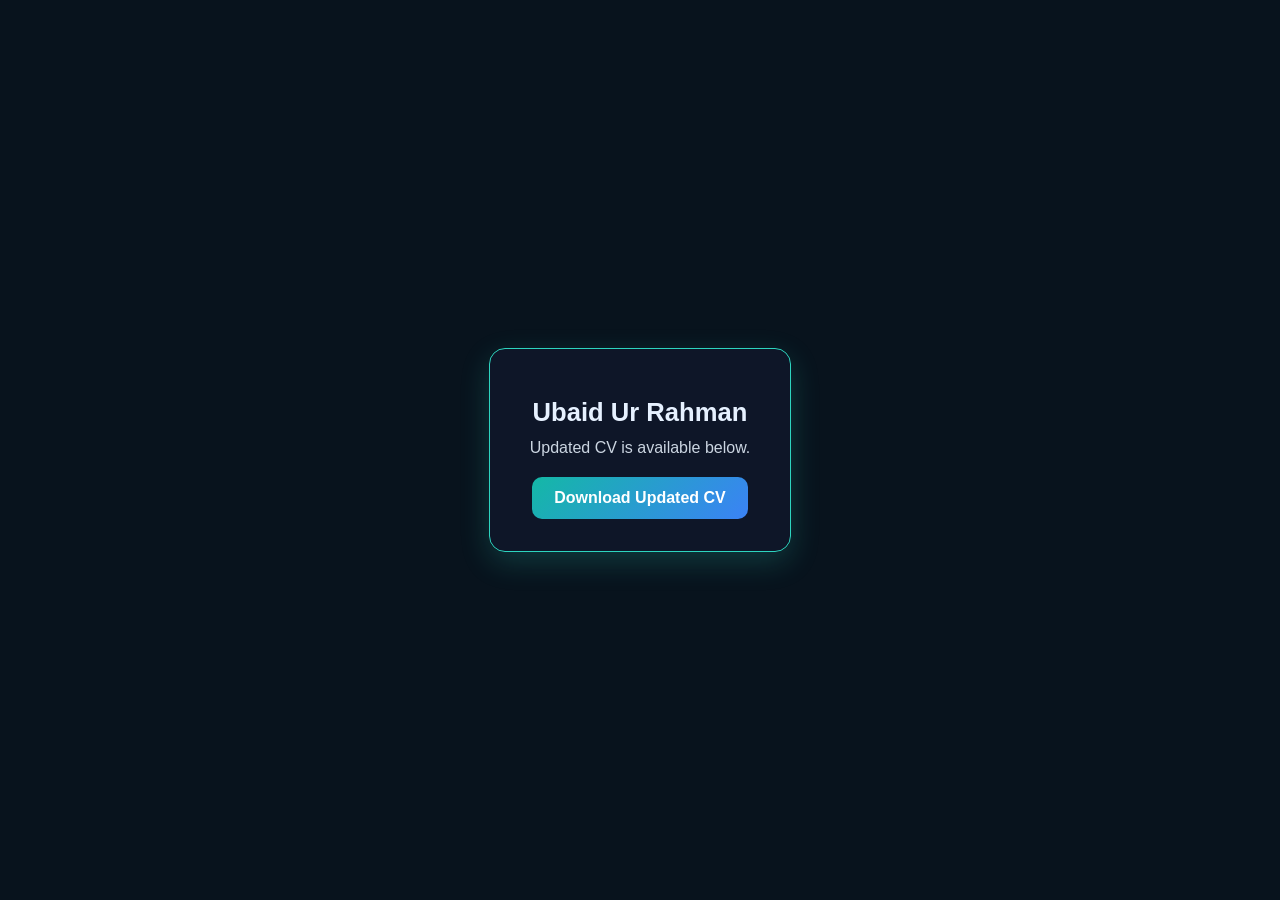
==== portfolio/index.html @ df81abff "Set the CV download filename to the updated PDF so the browser saves it as Ubaid_CV_Updated.pdf inst" ====
<!DOCTYPE html>
<html lang="en">
  <head>
    <meta charset="UTF-8" />
    <meta name="viewport" content="width=device-width, initial-scale=1.0" />
    <title>Ubaid Ur Rahman | CV</title>
    <style>
      body {
        margin: 0;
        min-height: 100vh;
        display: grid;
        place-items: center;
        background: #08131d;
        color: #e6f1ff;
        font-family: Arial, sans-serif;
      }
      .card {
        background: rgba(15, 23, 42, 0.9);
        border: 1px solid #2dd4bf;
        border-radius: 16px;
        padding: 32px 40px;
        text-align: center;
        box-shadow: 0 10px 30px rgba(45, 212, 191, 0.2);
      }
      h1 {
        margin-bottom: 12px;
        font-size: clamp(1.6rem, 2vw, 2.2rem);
      }
      p { margin: 0 0 20px; color: #cbd5e1; }
      a {
        display: inline-block;
        padding: 12px 22px;
        border-radius: 10px;
        background: linear-gradient(135deg, #14b8a6, #3b82f6);
        color: white;
        text-decoration: none;
        font-weight: 600;
      }
      a:hover { opacity: 0.95; }
    </style>
  </head>
  <body>
    <div class="card">
      <h1>Ubaid Ur Rahman</h1>
      <p>Updated CV is available below.</p>
      <a href="assets/Ubaid_CV_Updated.pdf" download="Ubaid_CV_Updated.pdf">Download Updated CV</a>
    </div>
  </body>
</html>
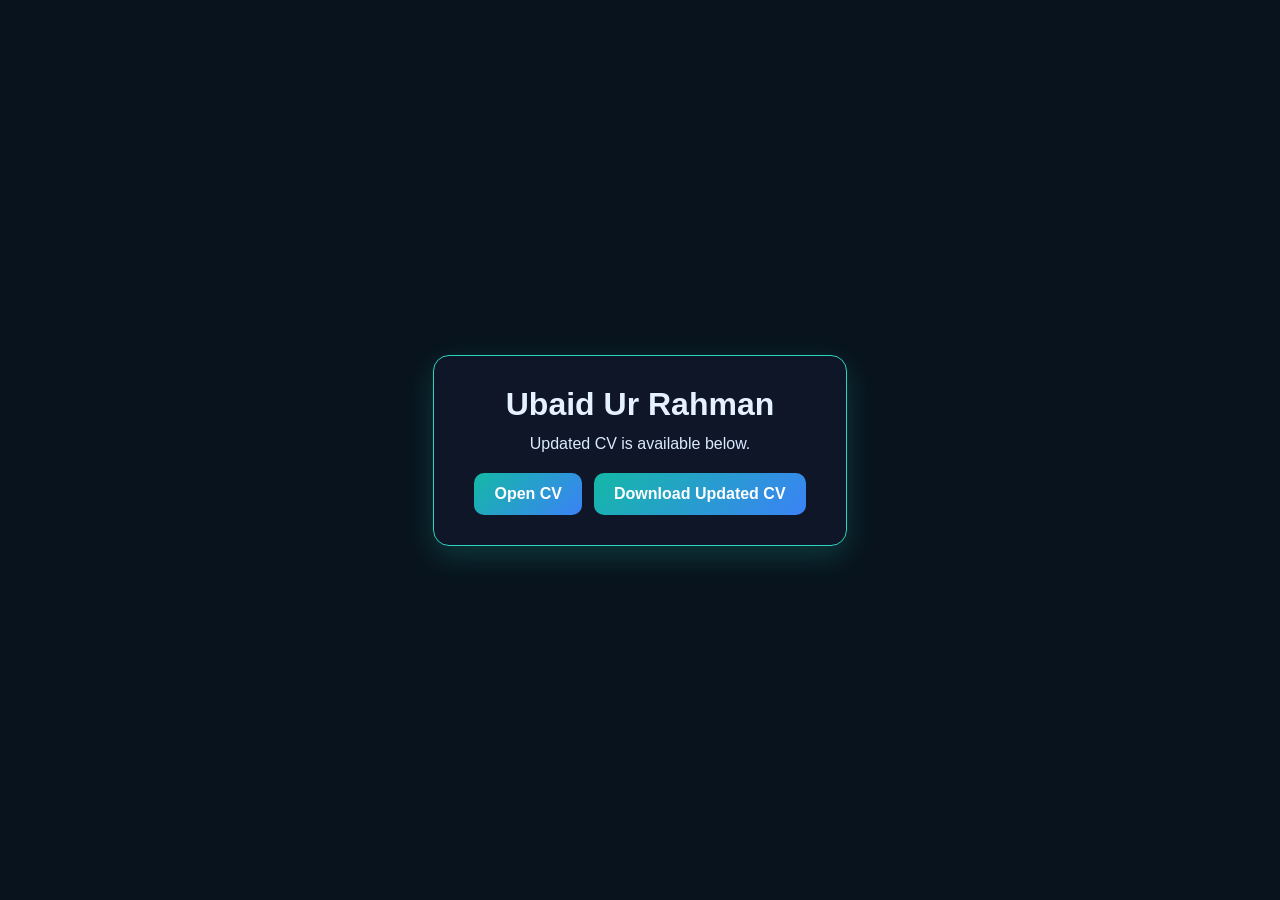
==== commit 5329b5ac: "Replace the old CV link with the updated CV file and force the download filename to Ubaid_CV_Updated" ====
--- a/portfolio/index.html
+++ b/portfolio/index.html
@@ -18,32 +18,31 @@
         background: rgba(15, 23, 42, 0.9);
         border: 1px solid #2dd4bf;
         border-radius: 16px;
-        padding: 32px 40px;
+        padding: 30px 40px;
         text-align: center;
         box-shadow: 0 10px 30px rgba(45, 212, 191, 0.2);
       }
-      h1 {
-        margin-bottom: 12px;
-        font-size: clamp(1.6rem, 2vw, 2.2rem);
-      }
-      p { margin: 0 0 20px; color: #cbd5e1; }
+      h1 { margin: 0 0 12px; }
+      p { margin: 0 0 20px; color: #dbeafe; }
+      .actions { display: flex; gap: 12px; justify-content: center; flex-wrap: wrap; }
       a {
-        display: inline-block;
-        padding: 12px 22px;
+        text-decoration: none;
+        color: white;
+        background: linear-gradient(135deg, #14b8a6, #3b82f6);
+        padding: 12px 20px;
         border-radius: 10px;
-        background: linear-gradient(135deg, #14b8a6, #3b82f6);
-        color: white;
-        text-decoration: none;
         font-weight: 600;
       }
-      a:hover { opacity: 0.95; }
     </style>
   </head>
   <body>
     <div class="card">
       <h1>Ubaid Ur Rahman</h1>
       <p>Updated CV is available below.</p>
-      <a href="assets/Ubaid_CV_Updated.pdf" download="Ubaid_CV_Updated.pdf">Download Updated CV</a>
+      <div class="actions">
+        <a href="assets/Ubaid_CV_Updated.pdf" target="_blank">Open CV</a>
+        <a href="assets/Ubaid_CV_Updated.pdf" download="Ubaid_CV_Updated.pdf">Download Updated CV</a>
+      </div>
     </div>
   </body>
 </html>
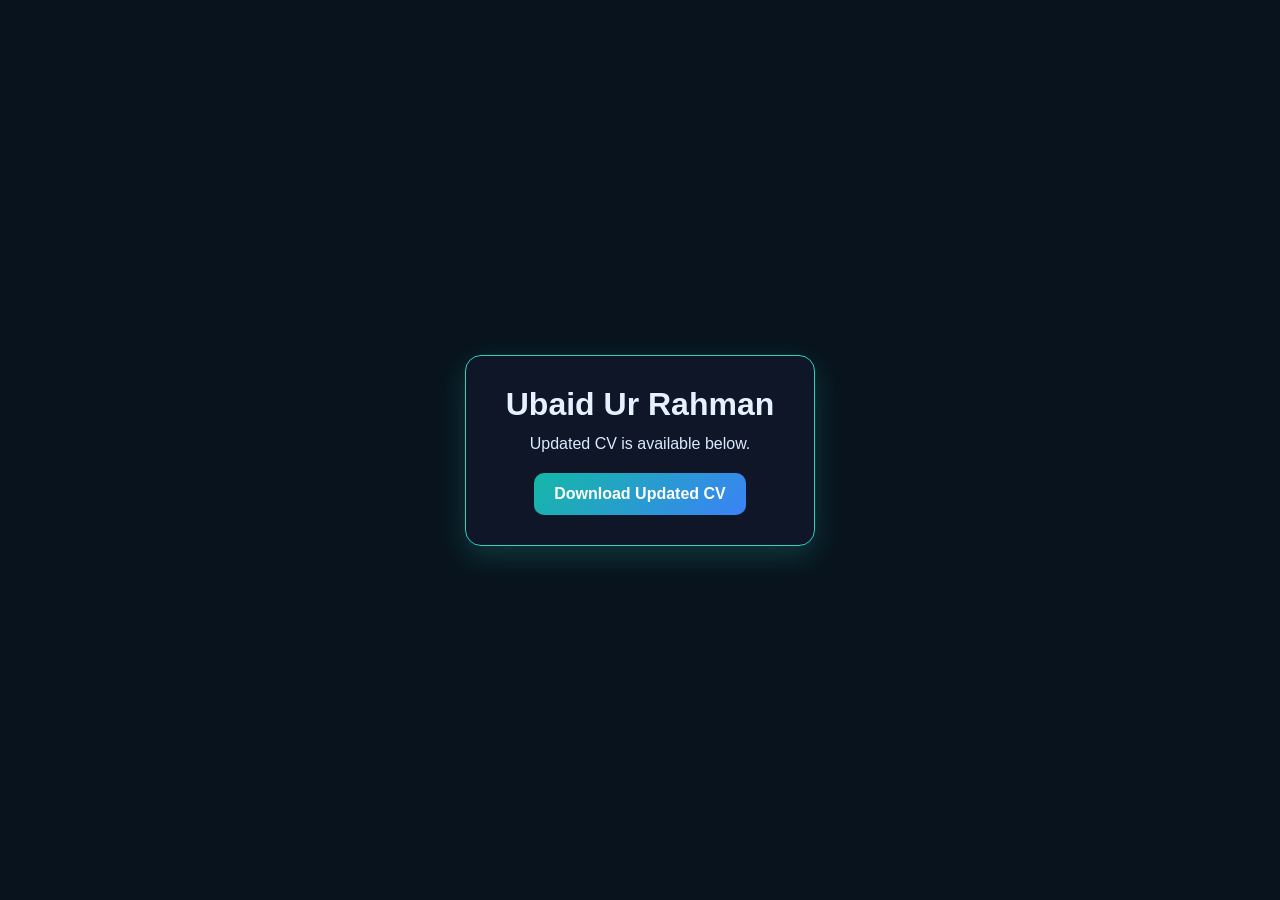
==== commit f9c793c6: "Change CV link to download instead of open" ====
--- a/portfolio/index.html
+++ b/portfolio/index.html
@@ -40,7 +40,6 @@
       <h1>Ubaid Ur Rahman</h1>
       <p>Updated CV is available below.</p>
       <div class="actions">
-        <a href="assets/Ubaid_CV_Updated.pdf" target="_blank">Open CV</a>
         <a href="assets/Ubaid_CV_Updated.pdf" download="Ubaid_CV_Updated.pdf">Download Updated CV</a>
       </div>
     </div>
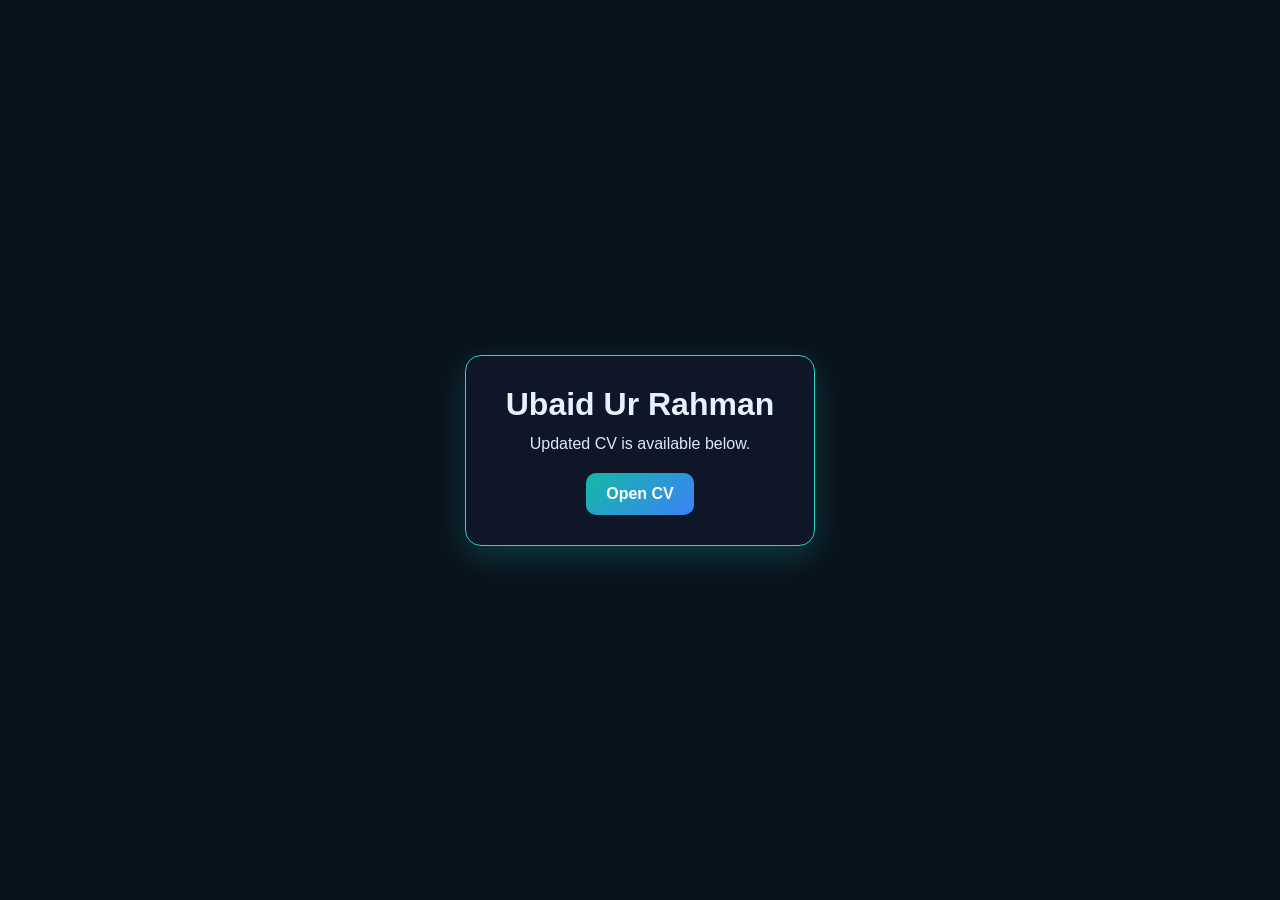
==== commit b9bc69cf: "Change CV link to open in a new tab" ====
--- a/portfolio/index.html
+++ b/portfolio/index.html
@@ -40,7 +40,8 @@
       <h1>Ubaid Ur Rahman</h1>
       <p>Updated CV is available below.</p>
       <div class="actions">
-        <a href="assets/Ubaid_CV_Updated.pdf" download="Ubaid_CV_Updated.pdf">Download Updated CV</a>
+                <a href="assets/Ubaid_CV_Updated.pdf" target="_blank">Open CV</a>
+       
       </div>
     </div>
   </body>
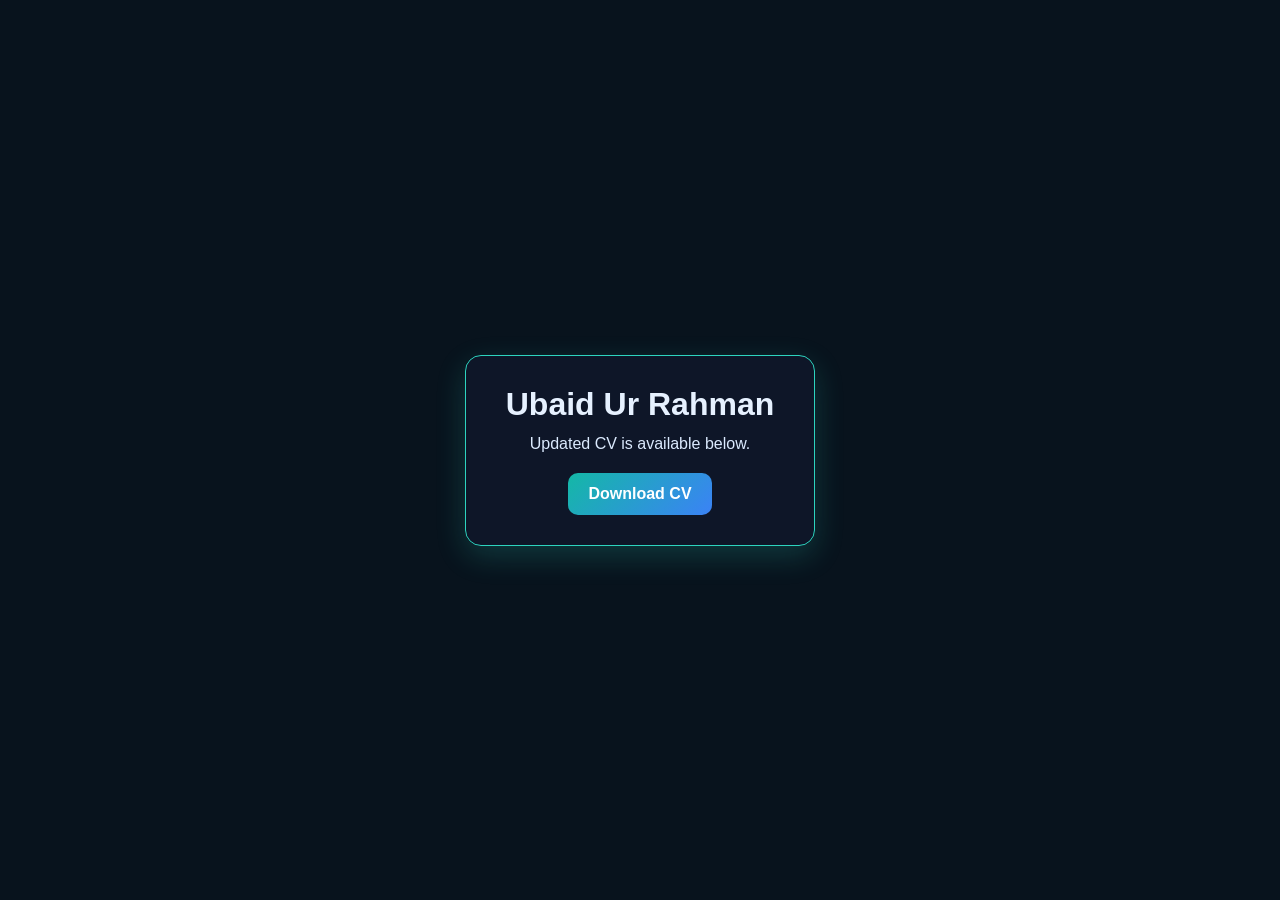
==== commit 05c6cc8d: "Change link text from 'Open CV' to 'Download CV'" ====
--- a/portfolio/index.html
+++ b/portfolio/index.html
@@ -40,8 +40,7 @@
       <h1>Ubaid Ur Rahman</h1>
       <p>Updated CV is available below.</p>
       <div class="actions">
-                <a href="assets/Ubaid_CV_Updated.pdf" target="_blank">Open CV</a>
-       
+        <a href="portfolio/assets/Ubaid_CV_Updated.pdf" target="_blank">Download CV</a>       
       </div>
     </div>
   </body>
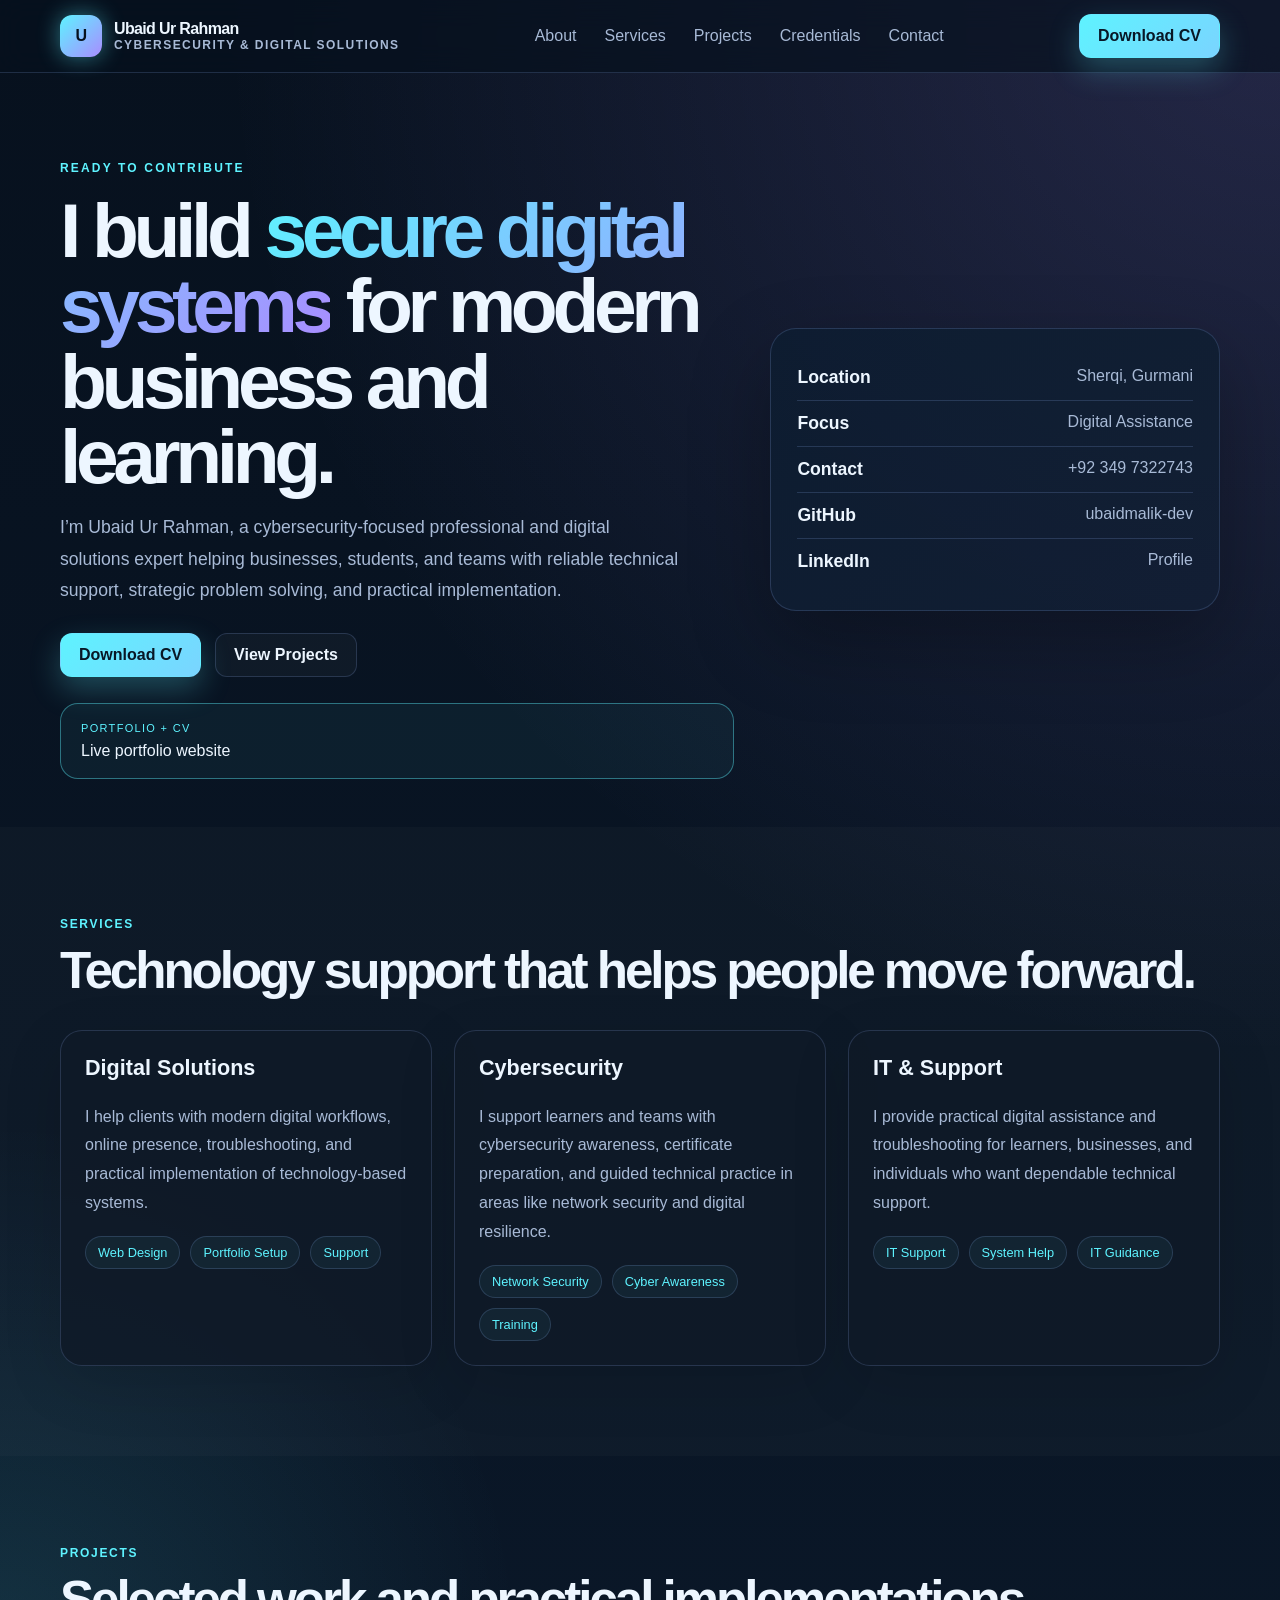
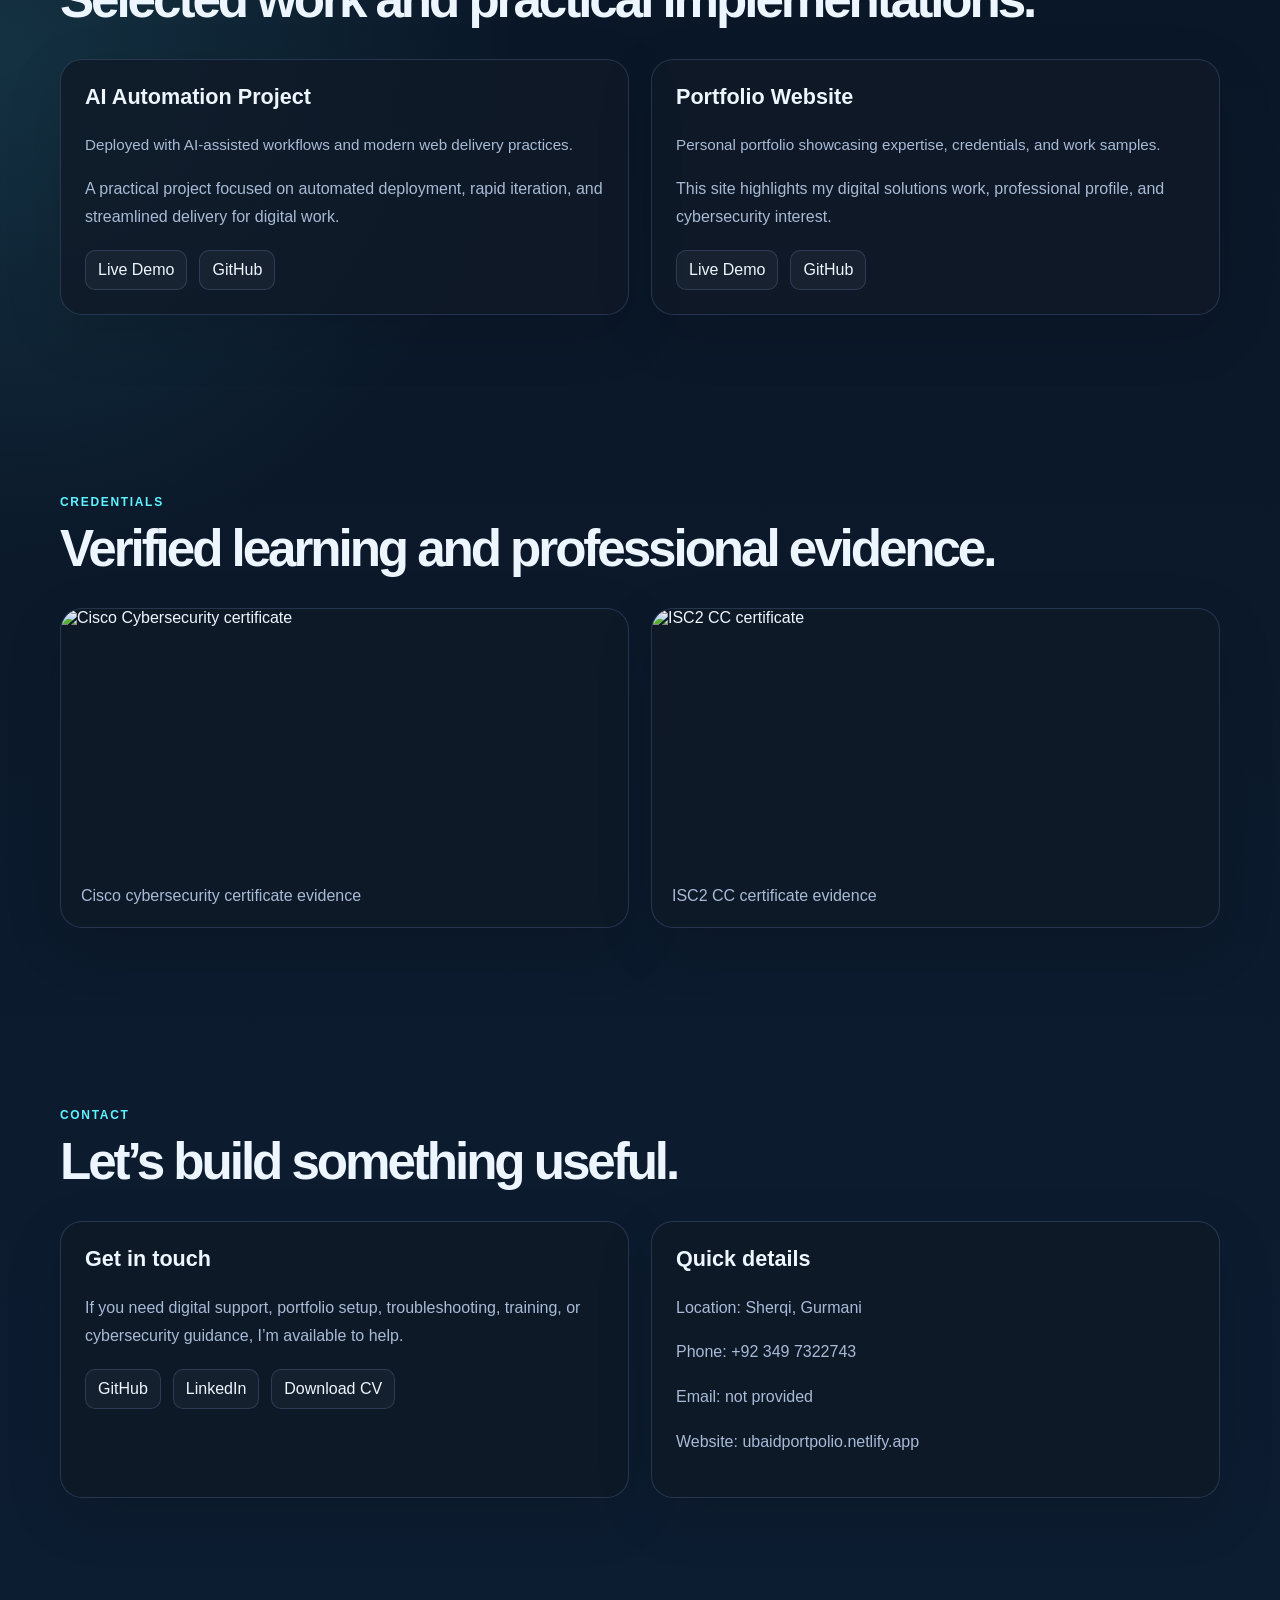
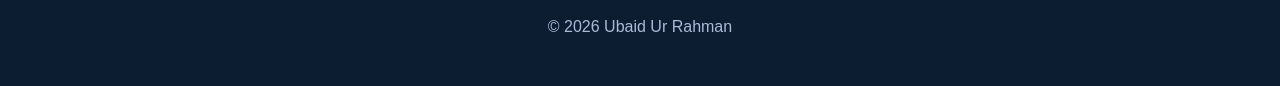
==== commit 4a49c4c7: "Revamp portfolio layout and update title Updated the title from 'CV' to 'Portfolio' and added theme " ====
--- a/portfolio/index.html
+++ b/portfolio/index.html
@@ -1,47 +1,648 @@
+
 <!DOCTYPE html>
 <html lang="en">
   <head>
     <meta charset="UTF-8" />
     <meta name="viewport" content="width=device-width, initial-scale=1.0" />
-    <title>Ubaid Ur Rahman | CV</title>
+    <meta name="theme-color" content="#07111e" />
+    <title>Ubaid Ur Rahman | Portfolio</title>
     <style>
+      :root {
+        --bg: #07111e;
+        --bg-2: #0d1d31;
+        --panel: rgba(15, 23, 42, 0.82);
+        --panel-2: rgba(18, 28, 45, 0.9);
+        --line: rgba(148, 185, 255, 0.18);
+        --text: #edf6ff;
+        --muted: #a8bad6;
+        --cyan: #5ef3ff;
+        --cyan-2: #7ad4ff;
+        --violet: #a98cff;
+        --gold: #ffd79c;
+        --green: #79f7b6;
+        --shadow: rgba(7, 18, 35, 0.42);
+      }
+
+      * { box-sizing: border-box; }
+      html { scroll-behavior: smooth; }
       body {
         margin: 0;
-        min-height: 100vh;
+        background:
+          radial-gradient(circle at top right, rgba(169, 140, 255, 0.18), transparent 30%),
+          radial-gradient(circle at center left, rgba(94, 243, 255, 0.12), transparent 25%),
+          linear-gradient(180deg, var(--bg) 0%, var(--bg-2) 100%);
+        color: var(--text);
+        font-family: "Segoe UI", Arial, sans-serif;
+        overflow-x: hidden;
+      }
+
+      a {
+        color: inherit;
+        text-decoration: none;
+      }
+
+      img { max-width: 100%; display: block; }
+
+      .container {
+        width: min(1160px, calc(100% - 32px));
+        margin: 0 auto;
+      }
+
+      header {
+        position: sticky;
+        top: 0;
+        z-index: 20;
+        backdrop-filter: blur(14px);
+        -webkit-backdrop-filter: blur(14px);
+        background: rgba(7, 17, 30, 0.68);
+        border-bottom: 1px solid var(--line);
+      }
+
+      .nav {
+        display: flex;
+        align-items: center;
+        justify-content: space-between;
+        min-height: 72px;
+      }
+
+      .brand {
+        display: flex;
+        align-items: center;
+        gap: 12px;
+        font-weight: 800;
+        letter-spacing: -0.04em;
+      }
+
+      .brand-mark {
+        width: 42px;
+        height: 42px;
+        border-radius: 12px;
+        background: linear-gradient(135deg, var(--cyan), var(--violet));
         display: grid;
         place-items: center;
-        background: #08131d;
-        color: #e6f1ff;
-        font-family: Arial, sans-serif;
-      }
-      .card {
-        background: rgba(15, 23, 42, 0.9);
-        border: 1px solid #2dd4bf;
-        border-radius: 16px;
-        padding: 30px 40px;
+        color: #07111e;
+        font-weight: 900;
+        box-shadow: 0 0 22px rgba(94, 243, 255, 0.45);
+      }
+
+      .brand small {
+        display: block;
+        color: var(--muted);
+        font-size: 12px;
+        letter-spacing: 0.12em;
+        text-transform: uppercase;
+      }
+
+      .nav-links {
+        display: flex;
+        align-items: center;
+        gap: 28px;
+        color: var(--muted);
+      }
+
+      .nav-links a:hover {
+        color: var(--text);
+      }
+
+      .nav-actions {
+        display: flex;
+        align-items: center;
+        gap: 12px;
+      }
+
+      .btn {
+        display: inline-flex;
+        align-items: center;
+        justify-content: center;
+        padding: 12px 18px;
+        border-radius: 12px;
+        font-weight: 700;
+        border: 1px solid transparent;
+        transition: 0.2s ease;
+      }
+
+      .btn:hover {
+        transform: translateY(-2px);
+      }
+
+      .btn.primary {
+        background: linear-gradient(135deg, var(--cyan), var(--cyan-2));
+        color: #081726;
+        box-shadow: 0 12px 30px rgba(94, 243, 255, 0.25);
+      }
+
+      .btn.secondary {
+        border-color: var(--line);
+        background: rgba(255, 255, 255, 0.03);
+        color: var(--text);
+      }
+
+      .hero {
+        padding: 88px 0 48px;
+      }
+
+      .hero-inner {
+        display: grid;
+        grid-template-columns: 1.2fr 0.8fr;
+        gap: 36px;
+        align-items: center;
+      }
+
+      .hero-copy h1 {
+        margin: 0 0 18px;
+        font-size: clamp(2.8rem, 6vw, 6rem);
+        line-height: 0.98;
+        letter-spacing: -0.07em;
+      }
+
+      .hero-copy h1 .accent {
+        background: linear-gradient(135deg, var(--cyan), var(--violet));
+        -webkit-background-clip: text;
+        background-clip: text;
+        color: transparent;
+      }
+
+      .eyebrow {
+        color: var(--cyan);
+        font-size: 12px;
+        font-weight: 800;
+        letter-spacing: 0.18em;
+        text-transform: uppercase;
+        margin-bottom: 18px;
+      }
+
+      .hero-copy p {
+        max-width: 620px;
+        color: var(--muted);
+        font-size: 1.1rem;
+        line-height: 1.8;
+      }
+
+      .hero-actions {
+        display: flex;
+        flex-wrap: wrap;
+        gap: 14px;
+        margin-top: 26px;
+      }
+
+      .hero-card {
+        background: linear-gradient(145deg, rgba(13, 29, 49, 0.9), rgba(18, 31, 52, 0.9));
+        border: 1px solid var(--line);
+        border-radius: 26px;
+        padding: 26px;
+        box-shadow: 0 30px 80px rgba(0, 0, 0, 0.28);
+      }
+
+      .mini-stat {
+        display: flex;
+        justify-content: space-between;
+        gap: 12px;
+        padding: 12px 0;
+        border-bottom: 1px solid var(--line);
+        color: var(--muted);
+      }
+
+      .mini-stat:last-child { border-bottom: none; }
+
+      .mini-stat strong {
+        color: var(--text);
+        font-size: 1.1rem;
+      }
+
+      .hero-cta-box {
+        margin-top: 26px;
+        padding: 18px 20px;
+        border-radius: 18px;
+        border: 1px solid rgba(94, 243, 255, 0.4);
+        background: rgba(94, 243, 255, 0.05);
+      }
+
+      .hero-cta-box small {
+        display: block;
+        color: var(--cyan);
+        letter-spacing: 0.12em;
+        text-transform: uppercase;
+        font-size: 11px;
+        margin-bottom: 8px;
+      }
+
+      .hero-cta-box a {
+        color: var(--text);
+      }
+
+      section {
+        padding: 90px 0;
+      }
+
+      .section-head {
+        margin-bottom: 30px;
+      }
+
+      .kicker {
+        color: var(--cyan);
+        font-size: 12px;
+        letter-spacing: 0.14em;
+        text-transform: uppercase;
+        font-weight: 800;
+      }
+
+      .section-head h2 {
+        margin: 10px 0 0;
+        font-size: clamp(2rem, 4vw, 3.2rem);
+        letter-spacing: -0.06em;
+      }
+
+      .section-head p {
+        color: var(--muted);
+        max-width: 760px;
+        line-height: 1.9;
+      }
+
+      .services {
+        background: rgba(255, 255, 255, 0.02);
+      }
+
+      .service-grid {
+        display: grid;
+        grid-template-columns: repeat(3, minmax(0, 1fr));
+        gap: 22px;
+      }
+
+      .service-card,
+      .project-card,
+      .proof-card,
+      .contact-card {
+        background: rgba(16, 25, 39, 0.8);
+        border: 1px solid var(--line);
+        border-radius: 22px;
+        padding: 24px;
+        box-shadow: 0 18px 60px rgba(0, 0, 0, 0.12);
+      }
+
+      .service-card h3,
+      .project-card h3,
+      .contact-card h3 {
+        margin-top: 0;
+        font-size: 1.35rem;
+      }
+
+      .service-card p,
+      .project-card p,
+      .contact-card p {
+        color: var(--muted);
+        line-height: 1.8;
+      }
+
+      .pill-row {
+        display: flex;
+        flex-wrap: wrap;
+        gap: 10px;
+        margin-top: 18px;
+      }
+
+      .pill {
+        padding: 8px 12px;
+        border-radius: 999px;
+        border: 1px solid var(--line);
+        color: var(--cyan);
+        background: rgba(94, 243, 255, 0.05);
+        font-size: 0.8rem;
+      }
+
+      .projects-grid {
+        display: grid;
+        grid-template-columns: repeat(2, minmax(0, 1fr));
+        gap: 22px;
+      }
+
+      .project-card .meta {
+        margin: 12px 0 16px;
+        color: var(--muted);
+        font-size: 0.95rem;
+      }
+
+      .project-links {
+        display: flex;
+        gap: 12px;
+        flex-wrap: wrap;
+        margin-top: 18px;
+      }
+
+      .project-links a {
+        display: inline-flex;
+        align-items: center;
+        justify-content: center;
+        padding: 10px 12px;
+        border-radius: 10px;
+        background: rgba(255, 255, 255, 0.04);
+        border: 1px solid var(--line);
+      }
+
+      .proof-grid {
+        display: grid;
+        grid-template-columns: repeat(2, minmax(0, 1fr));
+        gap: 22px;
+      }
+
+      .proof-card {
+        overflow: hidden;
+        padding: 0;
+      }
+
+      .proof-card img {
+        width: 100%;
+        height: 260px;
+        object-fit: cover;
+        display: block;
+      }
+
+      .proof-card .caption {
+        padding: 18px 20px 22px;
+        color: var(--muted);
+      }
+
+      .contact-wrap {
+        display: grid;
+        grid-template-columns: 1fr 1fr;
+        gap: 22px;
+      }
+
+      .contact-card .socials {
+        display: flex;
+        flex-wrap: wrap;
+        gap: 12px;
+        margin-top: 18px;
+      }
+
+      .social-link {
+        display: inline-flex;
+        align-items: center;
+        justify-content: center;
+        padding: 10px 12px;
+        border-radius: 10px;
+        border: 1px solid var(--line);
+        background: rgba(255, 255, 255, 0.03);
+      }
+
+      footer {
+        padding: 30px 0 50px;
+        color: var(--muted);
         text-align: center;
-        box-shadow: 0 10px 30px rgba(45, 212, 191, 0.2);
-      }
-      h1 { margin: 0 0 12px; }
-      p { margin: 0 0 20px; color: #dbeafe; }
-      .actions { display: flex; gap: 12px; justify-content: center; flex-wrap: wrap; }
-      a {
-        text-decoration: none;
-        color: white;
-        background: linear-gradient(135deg, #14b8a6, #3b82f6);
-        padding: 12px 20px;
-        border-radius: 10px;
-        font-weight: 600;
+      }
+
+      @media (max-width: 760px) {
+        .hero-inner,
+        .service-grid,
+        .projects-grid,
+        .contact-wrap,
+        .proof-grid {
+          grid-template-columns: 1fr;
+        }
+      }
+
+      @media (max-width: 560px) {
+        .nav-links {
+          display: none;
+        }
+        .hero-copy h1 {
+          font-size: 2.6rem;
+        }
       }
     </style>
   </head>
   <body>
-    <div class="card">
-      <h1>Ubaid Ur Rahman</h1>
-      <p>Updated CV is available below.</p>
-      <div class="actions">
-        <a href="portfolio/assets/Ubaid_CV_Updated.pdf" target="_blank">Download CV</a>       
-      </div>
-    </div>
+    <header>
+      <nav class="container nav">
+        <div class="brand">
+          <div class="brand-mark">U</div>
+          <div>
+            <span>Ubaid Ur Rahman</span>
+            <small>Cybersecurity & Digital Solutions</small>
+          </div>
+        </div>
+
+        <div class="nav-links">
+          <a href="#about">About</a>
+          <a href="#services">Services</a>
+          <a href="#work">Projects</a>
+          <a href="#proof">Credentials</a>
+          <a href="#contact">Contact</a>
+        </div>
+
+        <div class="nav-actions">
+          <a class="btn primary" href="portfolio/assets/Ubaid_CV_Updated.pdf" target="_blank" rel="noreferrer">
+            Download CV
+          </a>
+        </div>
+      </nav>
+    </header>
+
+    <main>
+      <section class="hero">
+        <div class="container hero-inner">
+          <div class="hero-copy">
+            <div class="eyebrow">Ready to contribute</div>
+            <h1>
+              I build <span class="accent">secure digital systems</span>
+              for modern business and learning.
+            </h1>
+            <p>
+              I’m Ubaid Ur Rahman, a cybersecurity-focused professional and digital solutions
+              expert helping businesses, students, and teams with reliable technical support,
+              strategic problem solving, and practical implementation.
+            </p>
+
+            <div class="hero-actions">
+              <a class="btn primary" href="portfolio/assets/Ubaid_CV_Updated.pdf" target="_blank" rel="noreferrer">
+                Download CV
+              </a>
+              <a class="btn secondary" href="#work">View Projects</a>
+            </div>
+
+            <div class="hero-cta-box">
+              <small>Portfolio + CV</small>
+              <a href="https://ubaidportpolio.netlify.app/" target="_blank" rel="noreferrer">
+                Live portfolio website
+              </a>
+            </div>
+          </div>
+
+          <div class="hero-card">
+            <div class="mini-stat">
+              <strong>Location</strong>
+              <span>Sherqi, Gurmani</span>
+            </div>
+            <div class="mini-stat">
+              <strong>Focus</strong>
+              <span>Digital Assistance</span>
+            </div>
+            <div class="mini-stat">
+              <strong>Contact</strong>
+              <span>+92 349 7322743</span>
+            </div>
+            <div class="mini-stat">
+              <strong>GitHub</strong>
+              <span><a href="https://github.com/ubaidmalik-dev" target="_blank" rel="noreferrer">ubaidmalik-dev</a></span>
+            </div>
+            <div class="mini-stat">
+              <strong>LinkedIn</strong>
+              <span><a href="https://linkedin.com/in/ubaid-malik-2ab36b353" target="_blank" rel="noreferrer">Profile</a></span>
+            </div>
+          </div>
+        </div>
+      </section>
+
+      <section class="services" id="services">
+        <div class="container">
+          <div class="section-head">
+            <div class="kicker">Services</div>
+            <h2>Technology support that helps people move forward.</h2>
+          </div>
+
+          <div class="service-grid">
+            <div class="service-card">
+              <h3>Digital Solutions</h3>
+              <p>
+                I help clients with modern digital workflows, online presence, troubleshooting,
+                and practical implementation of technology-based systems.
+              </p>
+              <div class="pill-row">
+                <span class="pill">Web Design</span>
+                <span class="pill">Portfolio Setup</span>
+                <span class="pill">Support</span>
+              </div>
+            </div>
+
+            <div class="service-card">
+              <h3>Cybersecurity</h3>
+              <p>
+                I support learners and teams with cybersecurity awareness, certificate preparation,
+                and guided technical practice in areas like network security and digital resilience.
+              </p>
+              <div class="pill-row">
+                <span class="pill">Network Security</span>
+                <span class="pill">Cyber Awareness</span>
+                <span class="pill">Training</span>
+              </div>
+            </div>
+
+            <div class="service-card">
+              <h3>IT & Support</h3>
+              <p>
+                I provide practical digital assistance and troubleshooting for learners, businesses,
+                and individuals who want dependable technical support.
+              </p>
+              <div class="pill-row">
+                <span class="pill">IT Support</span>
+                <span class="pill">System Help</span>
+                <span class="pill">IT Guidance</span>
+              </div>
+            </div>
+          </div>
+        </div>
+      </section>
+
+      <section id="work">
+        <div class="container">
+          <div class="section-head">
+            <div class="kicker">Projects</div>
+            <h2>Selected work and practical implementations.</h2>
+          </div>
+
+          <div class="projects-grid">
+            <div class="project-card">
+              <h3>AI Automation Project</h3>
+              <p class="meta">Deployed with AI-assisted workflows and modern web delivery practices.</p>
+              <p>
+                A practical project focused on automated deployment, rapid iteration, and
+                streamlined delivery for digital work.
+              </p>
+              <div class="project-links">
+                <a href="https://your-live-project-url.com" target="_blank" rel="noreferrer">Live Demo</a>
+                <a href="https://github.com/ubaidmalik-dev" target="_blank" rel="noreferrer">GitHub</a>
+              </div>
+            </div>
+
+            <div class="project-card">
+              <h3>Portfolio Website</h3>
+              <p class="meta">Personal portfolio showcasing expertise, credentials, and work samples.</p>
+              <p>
+                This site highlights my digital solutions work, professional profile, and cybersecurity interest.
+              </p>
+              <div class="project-links">
+                <a href="https://ubaidportpolio.netlify.app/" target="_blank" rel="noreferrer">Live Demo</a>
+                <a href="https://github.com/ubaidmalik-dev/Portpolio" target="_blank" rel="noreferrer">GitHub</a>
+              </div>
+            </div>
+          </div>
+        </div>
+      </section>
+
+      <section id="proof">
+        <div class="container">
+          <div class="section-head">
+            <div class="kicker">Credentials</div>
+            <h2>Verified learning and professional evidence.</h2>
+          </div>
+
+          <div class="proof-grid">
+            <div class="proof-card">
+              <img src="cisco-cybersecurity.png" alt="Cisco Cybersecurity certificate" />
+              <div class="caption">
+                Cisco cybersecurity certificate evidence
+              </div>
+            </div>
+
+            <div class="proof-card">
+              <img src="isc2-cc.png" alt="ISC2 CC certificate" />
+              <div class="caption">
+                ISC2 CC certificate evidence
+              </div>
+            </div>
+          </div>
+        </div>
+      </section>
+
+      <section id="contact">
+        <div class="container">
+          <div class="section-head">
+            <div class="kicker">Contact</div>
+            <h2>Let’s build something useful.</h2>
+          </div>
+
+          <div class="contact-wrap">
+            <div class="contact-card">
+              <h3>Get in touch</h3>
+              <p>
+                If you need digital support, portfolio setup, troubleshooting, training,
+                or cybersecurity guidance, I’m available to help.
+              </p>
+
+              <div class="socials">
+                <a class="social-link" href="https://github.com/ubaidmalik-dev" target="_blank" rel="noreferrer">GitHub</a>
+                <a class="social-link" href="https://linkedin.com/in/ubaid-malik-2ab36b353" target="_blank" rel="noreferrer">LinkedIn</a>
+                <a class="social-link" href="portfolio/assets/Ubaid_CV_Updated.pdf" target="_blank" rel="noreferrer">Download CV</a>
+              </div>
+            </div>
+
+            <div class="contact-card">
+              <h3>Quick details</h3>
+              <p>Location: Sherqi, Gurmani</p>
+              <p>Phone: +92 349 7322743</p>
+              <p>Email: not provided</p>
+              <p>Website: <a href="https://ubaidportpolio.netlify.app/" target="_blank" rel="noreferrer">ubaidportpolio.netlify.app</a></p>
+            </div>
+          </div>
+        </div>
+      </section>
+    </main>
+
+    <footer>
+      © <span id="year"></span> Ubaid Ur Rahman
+    </footer>
+
+    <script>
+      document.getElementById("year").textContent = new Date().getFullYear();
+    </script>
   </body>
 </html>
